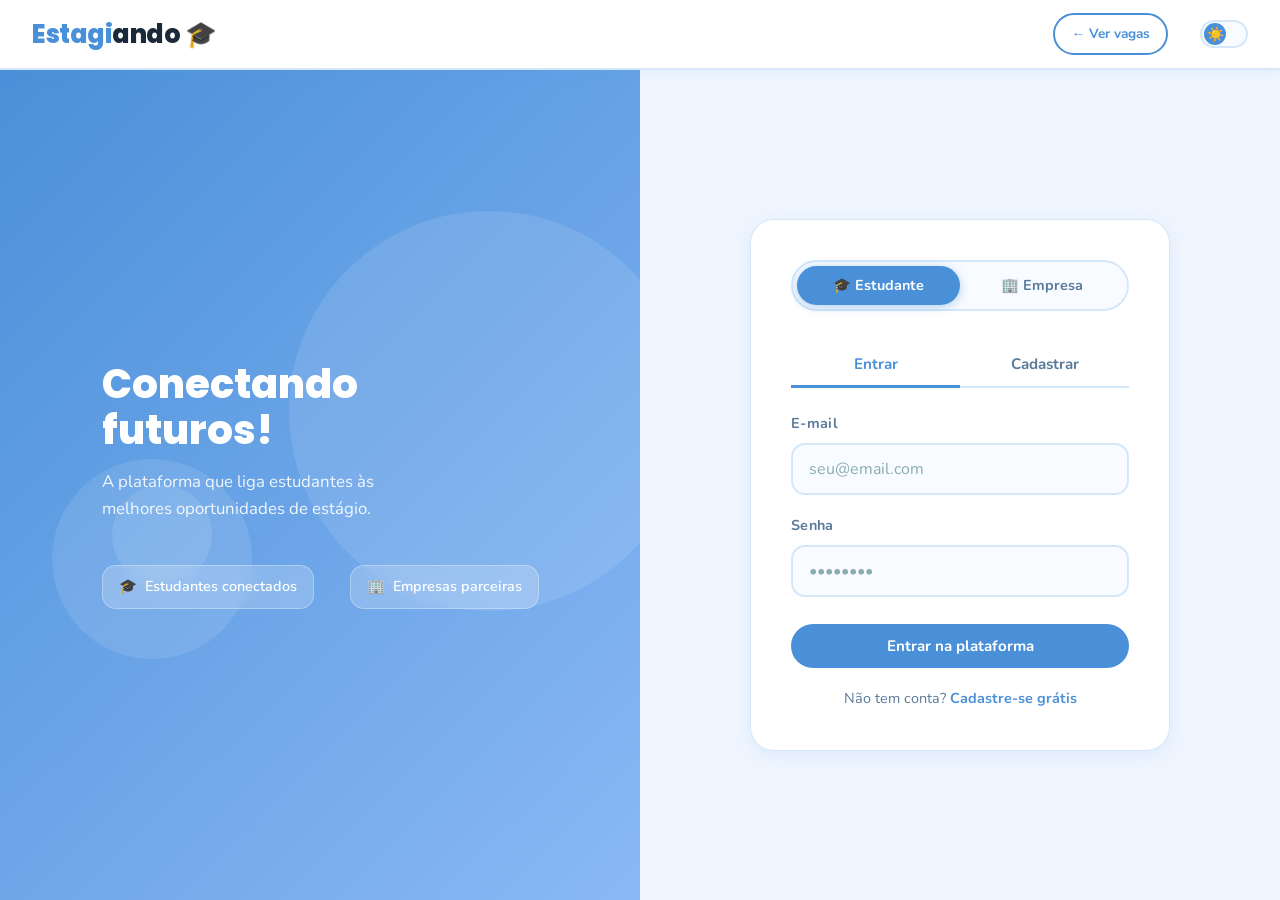
==== public/estagiando/pages/dashboard-estudante.html @ a0acad3d "Changes" ====
<!DOCTYPE html>
<!--
  ESTAGIANDO — Dashboard do Estudante (pages/dashboard-estudante.html)
  Descrição: Área do estudante logado. Exibe suas candidaturas e perfil.
-->
<html lang="pt-BR">
<head>
  <meta charset="UTF-8" />
  <meta name="viewport" content="width=device-width, initial-scale=1.0" />
  <title>Estagiando — Meu Perfil</title>
  <link rel="icon" href="data:image/svg+xml,<svg xmlns='http://www.w3.org/2000/svg' viewBox='0 0 100 100'><text y='.9em' font-size='90'>🎓</text></svg>" />
  <link rel="stylesheet" href="../css/style.css" />
  <link rel="stylesheet" href="../css/dashboard.css" />
</head>
<body>

  <nav class="navbar">
    <a href="../index.html" class="navbar-logo">Estagi<span>ando</span> 🎓</a>
    <div class="navbar-direita">
      <ul class="navbar-links">
        <li><a href="../index.html">← Ver vagas</a></li>
        <li><a href="#" onclick="encerrarSessao()" class="btn btn-secundario btn-sm">Sair</a></li>
      </ul>
      <button class="btn-tema" onclick="alternarTema()" title="Alternar modo escuro" aria-label="Alternar tema"></button>
    </div>
  </nav>

  <main class="dashboard-pagina container">

    <!-- CABEÇALHO DO PERFIL -->
    <div class="perfil-header card animar-entrada">
      <div class="perfil-avatar" id="perfil-avatar">?</div>
      <div class="perfil-info">
        <h1 class="perfil-nome" id="perfil-nome">Carregando...</h1>
        <p class="perfil-email" id="perfil-email"></p>
        <div class="perfil-tags">
          <span class="tag" id="perfil-area-tag">—</span>
          <span class="tag tag-tech">🎓 Estudante</span>
        </div>
      </div>
    </div>

    <!-- ESTATÍSTICAS -->
    <div class="dash-stats animar-entrada">
      <div class="dash-stat-card card">
        <span class="dash-stat-numero" id="stat-candidaturas">0</span>
        <span class="dash-stat-label">Candidaturas</span>
      </div>
      <div class="dash-stat-card card">
        <span class="dash-stat-numero" id="stat-vagas-disponiveis">0</span>
        <span class="dash-stat-label">Vagas disponíveis</span>
      </div>
      <div class="dash-stat-card card">
        <span class="dash-stat-numero">🔍</span>
        <span class="dash-stat-label">Status: Buscando</span>
      </div>
    </div>

    <!-- MINHAS CANDIDATURAS -->
    <div class="dash-secao animar-entrada">
      <h2 class="dash-secao-titulo">📋 Minhas candidaturas</h2>
      <div id="lista-candidaturas">
        <!-- Preenchido pelo JS -->
      </div>
    </div>

    <!-- VAGAS RECOMENDADAS (pela área de interesse) -->
    <div class="dash-secao animar-entrada">
      <h2 class="dash-secao-titulo">⭐ Vagas recomendadas para você</h2>
      <div class="vagas-grid" id="vagas-recomendadas">
        <!-- Preenchido pelo JS -->
      </div>
    </div>

  </main>

  <footer>
    <p>Feito com 💙 pela turma de ADS — <strong>Estagiando</strong> &copy; 2025</p>
  </footer>

  <script src="../js/main.js"></script>
  <script src="../js/dashboard-estudante.js"></script>
</body>
</html>
---- public/estagiando/css/style.css ----
/* ==========================================================
   ESTAGIANDO — Folha de Estilos Principal
   Arquivo: css/style.css
   Descrição: Define as variáveis de cor, tipografia, reset,
              componentes reutilizáveis e o modo escuro (dark mode).
   ========================================================== */

/* ----------------------------------------------------------
   1. IMPORTAÇÃO DE FONTES
   Usamos o Google Fonts para importar duas fontes:
   - "Nunito": moderna, arredondada e jovial (perfeita para estudantes)
   - "Poppins": clean e profissional para títulos
   ---------------------------------------------------------- */
@import url('https://fonts.googleapis.com/css2?family=Nunito:wght@400;500;600;700;800&family=Poppins:wght@600;700;800&display=swap');

/* ----------------------------------------------------------
   2. VARIÁVEIS CSS (Design Tokens)
   CSS Variables permitem mudar o tema inteiro trocando
   apenas estes valores. É a base do nosso dark mode!
   ---------------------------------------------------------- */
:root {
  /* — Paleta principal — */
  --cor-primaria:      #c4dafa;   /* Ciano/azul suave — cor da marca  */
  --cor-primaria-dark: #8ab8f5;   /* Versão mais escura da cor primária */
  --cor-acento:        #4a90d9;   /* Azul médio para botões e destaques  */
  --cor-acento-dark:   #2d6db5;   /* Azul escuro para hover de botões    */

  /* — Cores de fundo — */
  --fundo-pagina:      #f0f6ff;   /* Azul bem clarinho, não cansa a vista */
  --fundo-card:        #ffffff;   /* Branco para os cards                  */
  --fundo-navbar:      #ffffff;   /* Branco para a barra de navegação      */
  --fundo-input:       #f8fbff;   /* Fundo dos campos de formulário        */

  /* — Cores de texto — */
  --texto-principal:   #1a2a3a;   /* Quase preto, suave para leitura       */
  --texto-secundario:  #5a7a9a;   /* Cinza-azulado para subtítulos         */
  --texto-placeholder: #8aabb0;   /* Cor do placeholder dos inputs         */

  /* — Bordas e sombras — */
  --borda-cor:         #d4e8fa;   /* Bordas sutis em azul claro            */
  --sombra-card:       0 4px 20px rgba(74, 144, 217, 0.12);
  --sombra-hover:      0 8px 30px rgba(74, 144, 217, 0.25);

  /* — Tags de área — */
  --tag-tech:    #dbeeff;
  --tag-saude:   #d8f5e9;
  --tag-negocio: #fef3d8;
  --tag-design:  #fde8ff;
  --tag-outro:   #e8e8e8;

  /* — Tipografia — */
  --fonte-titulo: 'Poppins', sans-serif;
  --fonte-corpo:  'Nunito', sans-serif;

  /* — Bordas arredondadas — */
  --radius-sm:   8px;
  --radius-md:   14px;
  --radius-lg:   24px;
  --radius-full: 999px;

  /* — Transições — */
  --transicao: 0.3s ease;
}

/* ----------------------------------------------------------
   3. DARK MODE (Modo Escuro)
   Quando o body recebe a classe "dark-mode", todas as
   variáveis são sobrescritas com versões escuras.
   Isso é tudo que precisamos para mudar o tema inteiro!
   ---------------------------------------------------------- */
body.dark-mode {
  --cor-primaria:      #4a7ab5;
  --cor-primaria-dark: #2d5a8e;
  --cor-acento:        #6aaae8;
  --cor-acento-dark:   #8ab8f5;

  --fundo-pagina:      #0d1b2e;
  --fundo-card:        #152338;
  --fundo-navbar:      #0f1f33;
  --fundo-input:       #1a2d45;

  --texto-principal:   #e8f4ff;
  --texto-secundario:  #8ab8d8;
  --texto-placeholder: #4a7a9a;

  --borda-cor:         #2a4a6a;
  --sombra-card:       0 4px 20px rgba(0, 0, 0, 0.4);
  --sombra-hover:      0 8px 30px rgba(74, 144, 217, 0.3);

  --tag-tech:    #1a3a5a;
  --tag-saude:   #1a3a2a;
  --tag-negocio: #3a2a0a;
  --tag-design:  #3a1a4a;
  --tag-outro:   #2a2a2a;
}

/* ----------------------------------------------------------
   4. RESET E BASE
   Remove estilos padrão do navegador para termos
   controle total sobre a aparência.
   ---------------------------------------------------------- */
*, *::before, *::after {
  margin: 0;
  padding: 0;
  box-sizing: border-box; /* Tamanho inclui padding e borda */
}

html {
  scroll-behavior: smooth; /* Rolagem suave ao clicar em âncoras */
}

body {
  font-family: var(--fonte-corpo);
  background-color: var(--fundo-pagina);
  color: var(--texto-principal);
  transition: background-color var(--transicao), color var(--transicao);
  min-height: 100vh;
  line-height: 1.6;
}

a {
  text-decoration: none;
  color: inherit;
}

img {
  max-width: 100%;
  display: block;
}

/* ----------------------------------------------------------
   5. NAVBAR — Barra de Navegação
   ---------------------------------------------------------- */
.navbar-direita {
  display: flex;
  align-items: center;
  gap: 1rem;
}
   .navbar {
  background-color: var(--fundo-navbar);
  border-bottom: 2px solid var(--borda-cor);
  padding: 0 2rem;
  height: 70px;
  display: flex;
  align-items: center;
  justify-content: space-between;
  position: sticky;  /* Fica fixo no topo ao rolar a página */
  top: 0;
  z-index: 100;
  box-shadow: 0 2px 12px rgba(74, 144, 217, 0.1);
  transition: background-color var(--transicao), border-color var(--transicao);
}

.navbar-logo {
  font-family: var(--fonte-titulo);
  font-size: 1.6rem;
  font-weight: 800;
  color: var(--cor-acento);
  letter-spacing: -0.5px;
}

.navbar-logo span {
  color: var(--texto-principal);
}

.navbar-links {
  display: flex;
  align-items: center;
  gap: 1.5rem;
  list-style: none;
  margin-left: auto; /* joga tudo pra direita */
}

.navbar-links a {
  font-weight: 600;
  font-size: 0.95rem;
  color :white
  transition: color var(--transicao);
  padding: 0.4rem 0.8rem;
  border-radius: var(--radius-sm);
}

.navbar-links a:hover {
  color: var(--cor-acento);
  background-color: var(--cor-primaria);
}

/* Botão de alternar dark mode na navbar */
.btn-tema {
  background: var(--fundo-input);
  margin-left: 1rem;
  border: 2px solid var(--borda-cor);
  border-radius: var(--radius-full);
  width: 48px;
  height: 28px;
  cursor: pointer;
  position: relative;
  transition: all var(--transicao);
  display: flex;
  align-items: center;
  padding: 2px;
}

.btn-tema::after {
  content: '☀️';
  font-size: 14px;
  width: 22px;
  height: 22px;
  border-radius: 50%;
  background: var(--cor-acento);
  display: flex;
  align-items: center;
  justify-content: center;
  transition: transform var(--transicao);
}

body.dark-mode .btn-tema::after {
  content: '🌙';
  transform: translateX(20px);
}

/* ----------------------------------------------------------
   6. BOTÕES — Componente reutilizável
   ---------------------------------------------------------- */
.btn {
  display: inline-flex;
  align-items: center;
  justify-content: center;
  gap: 0.5rem;
  padding: 0.75rem 1.5rem;
  border-radius: var(--radius-full);
  font-family: var(--fonte-corpo);
  font-size: 0.95rem;
  font-weight: 700;
  cursor: pointer;
  border: none;
  transition: all var(--transicao);
  white-space: nowrap;
}

/* Botão principal (azul cheio) */
.btn-primario {
  background-color: var(--cor-acento);
  color: #ffffff;
}

.btn-primario:hover {
  background-color: var(--cor-acento-dark);
  transform: translateY(-2px);  /* Sobe levemente ao passar o mouse */
  box-shadow: var(--sombra-hover);
}

/* Botão secundário (contorno) */
.btn-secundario {
  background-color: transparent;
  color: var(--cor-acento);
  border: 2px solid var(--cor-acento);
}

.btn-secundario:hover {
  background-color: var(--cor-primaria);
  transform: translateY(-2px);
}

/* Botão pequeno */
.btn-sm {
  padding: 0.5rem 1rem;
  font-size: 0.85rem;
}

/* ----------------------------------------------------------
   7. CARDS — Componente reutilizável
   ---------------------------------------------------------- */
.card {
  background-color: var(--fundo-card);
  border: 1.5px solid var(--borda-cor);
  border-radius: var(--radius-lg);
  padding: 1.5rem;
  box-shadow: var(--sombra-card);
  transition: all var(--transicao);
}

.card:hover {
  transform: translateY(-4px);
  box-shadow: var(--sombra-hover);
  border-color: var(--cor-primaria-dark);
}

/* ----------------------------------------------------------
   8. INPUTS E FORMULÁRIOS — Componente reutilizável
   ---------------------------------------------------------- */
.form-grupo {
  display: flex;
  flex-direction: column;
  gap: 0.5rem;
  margin-bottom: 1.2rem;
}

.form-label {
  font-weight: 700;
  font-size: 0.9rem;
  color: var(--texto-secundario);
  letter-spacing: 0.3px;
}

.form-input,
.form-select {
  background-color: var(--fundo-input);
  border: 2px solid var(--borda-cor);
  border-radius: var(--radius-md);
  padding: 0.8rem 1rem;
  font-family: var(--fonte-corpo);
  font-size: 1rem;
  color: var(--texto-principal);
  transition: all var(--transicao);
  width: 100%;
  outline: none;
  appearance: none; /* Remove estilo padrão do select */
}

.form-input:focus,
.form-select:focus {
  border-color: var(--cor-acento);
  background-color: var(--fundo-card);
  box-shadow: 0 0 0 4px rgba(74, 144, 217, 0.15);
}

.form-input::placeholder {
  color: var(--texto-placeholder);
}

/* ----------------------------------------------------------
   9. TAGS / BADGES — Etiquetas coloridas por área
   ---------------------------------------------------------- */
.tag {
  display: inline-flex;
  align-items: center;
  padding: 0.3rem 0.8rem;
  border-radius: var(--radius-full);
  font-size: 0.78rem;
  font-weight: 700;
  letter-spacing: 0.3px;
}

.tag-tech    { background: var(--tag-tech);    color: #2060a0; }
.tag-saude   { background: var(--tag-saude);   color: #207050; }
.tag-negocio { background: var(--tag-negocio); color: #a07010; }
.tag-design  { background: var(--tag-design);  color: #902090; }
.tag-outro   { background: var(--tag-outro);   color: #505050; }

body.dark-mode .tag-tech    { color: #8ab8f5; }
body.dark-mode .tag-saude   { color: #60d0a0; }
body.dark-mode .tag-negocio { color: #f0c060; }
body.dark-mode .tag-design  { color: #d080f0; }
body.dark-mode .tag-outro   { color: #a0a0a0; }

/* ----------------------------------------------------------
   10. UTILITÁRIOS — Classes auxiliares
   ---------------------------------------------------------- */
.container {
  max-width: 1200px;
  margin: 0 auto;
  padding: 0 1.5rem;
}

.texto-centro { text-align: center; }
.flex-centro  { display: flex; align-items: center; justify-content: center; }
.gap-1        { gap: 0.5rem; }
.gap-2        { gap: 1rem; }
.mt-1         { margin-top: 0.5rem; }
.mt-2         { margin-top: 1rem; }
.mt-3         { margin-top: 1.5rem; }
.mb-2         { margin-bottom: 1rem; }

/* Divisor */
.divisor {
  height: 1px;
  background: var(--borda-cor);
  margin: 1.5rem 0;
}

/* Alerta / mensagem de feedback */
.alerta {
  padding: 0.9rem 1.2rem;
  border-radius: var(--radius-md);
  font-weight: 600;
  font-size: 0.9rem;
  margin-bottom: 1rem;
  display: none; /* Escondido por padrão, JS mostra quando necessário */
}

.alerta-sucesso {
  background: #d8f5e9;
  color: #1a6040;
  border-left: 4px solid #34c77a;
}

.alerta-erro {
  background: #fde8e8;
  color: #a02020;
  border-left: 4px solid #e74c3c;
}

body.dark-mode .alerta-sucesso { background: #1a3a2a; color: #60d0a0; }
body.dark-mode .alerta-erro    { background: #3a1a1a; color: #f08080; }

/* ----------------------------------------------------------
   11. RODAPÉ
   ---------------------------------------------------------- */
footer {
  background-color: var(--fundo-navbar);
  border-top: 2px solid var(--borda-cor);
  padding: 2rem;
  text-align: center;
  color: var(--texto-secundario);
  font-size: 0.9rem;
  margin-top: 4rem;
  transition: background-color var(--transicao);
}

footer strong {
  color: var(--cor-acento);
}

/* ----------------------------------------------------------
   12. ANIMAÇÕES
   ---------------------------------------------------------- */
/* Fade in: elemento aparece suavemente */
@keyframes fadeIn {
  from { opacity: 0; transform: translateY(16px); }
  to   { opacity: 1; transform: translateY(0); }
}

.animar-entrada {
  animation: fadeIn 0.5s ease forwards;
}

/* Pulso suave para elementos de destaque */
@keyframes pulso {
  0%, 100% { transform: scale(1); }
  50%       { transform: scale(1.04); }
}

/* ----------------------------------------------------------
   13. RESPONSIVIDADE — Telas menores
   ---------------------------------------------------------- */
@media (max-width: 768px) {
  .navbar-links {
    display: none; /* Em mobile escondemos os links (simplificado) */
  }

  .navbar {
    padding: 0 1rem;
  }

  .container {
    padding: 0 1rem;
  }
}
---- public/estagiando/css/dashboard.css ----
/* ==========================================================
   ESTAGIANDO — Estilos dos Dashboards
   Arquivo: css/dashboard.css
   Descrição: Estilos compartilhados para os dashboards
              do Estudante e da Empresa.
   ========================================================== */

/* Layout da página */
.dashboard-pagina {
  padding-top: 2rem;
  padding-bottom: 4rem;
}

/* ----------------------------------------------------------
   CABEÇALHO DO PERFIL
   ---------------------------------------------------------- */
.perfil-header {
  display: flex;
  align-items: center;
  gap: 1.5rem;
  margin-bottom: 2rem;
  padding: 2rem;
}

.perfil-avatar {
  width: 80px;
  height: 80px;
  background: linear-gradient(135deg, var(--cor-primaria), var(--cor-acento));
  border-radius: 50%;
  display: flex;
  align-items: center;
  justify-content: center;
  font-family: var(--fonte-titulo);
  font-size: 2rem;
  font-weight: 800;
  color: white;
  flex-shrink: 0;
}

.empresa-avatar {
  font-size: 2.5rem;
  background: linear-gradient(135deg, var(--cor-primaria-dark), var(--cor-acento-dark));
}

.perfil-nome {
  font-family: var(--fonte-titulo);
  font-size: 1.6rem;
  font-weight: 800;
  margin-bottom: 0.2rem;
}

.perfil-email {
  color: var(--texto-secundario);
  font-size: 0.95rem;
  margin-bottom: 0.8rem;
}

.perfil-tags {
  display: flex;
  gap: 0.6rem;
  flex-wrap: wrap;
}

/* ----------------------------------------------------------
   ESTATÍSTICAS
   ---------------------------------------------------------- */
.dash-stats {
  display: grid;
  grid-template-columns: repeat(3, 1fr);
  gap: 1rem;
  margin-bottom: 2.5rem;
}

.dash-stat-card {
  text-align: center;
  padding: 1.5rem 1rem;
}

.dash-stat-numero {
  display: block;
  font-family: var(--fonte-titulo);
  font-size: 2.2rem;
  font-weight: 800;
  color: var(--cor-acento);
  margin-bottom: 0.4rem;
}

.dash-stat-label {
  font-size: 0.85rem;
  font-weight: 600;
  color: var(--texto-secundario);
  text-transform: uppercase;
  letter-spacing: 0.5px;
}

/* ----------------------------------------------------------
   SEÇÕES DO DASHBOARD
   ---------------------------------------------------------- */
.dash-secao {
  margin-bottom: 2.5rem;
}

.dash-secao-titulo {
  font-family: var(--fonte-titulo);
  font-size: 1.3rem;
  font-weight: 700;
  margin-bottom: 1.2rem;
  color: var(--texto-principal);
}

/* ----------------------------------------------------------
   CARD DE CANDIDATURA (dashboard do estudante)
   ---------------------------------------------------------- */
.candidatura-card {
  display: flex;
  align-items: center;
  justify-content: space-between;
  gap: 1rem;
  padding: 1.2rem 1.5rem;
  margin-bottom: 0.8rem;
}

.cand-info {
  flex: 1;
}

.cand-titulo {
  font-weight: 700;
  font-size: 1rem;
  margin-bottom: 0.2rem;
}

.cand-empresa {
  font-size: 0.85rem;
  color: var(--texto-secundario);
}

.cand-data {
  font-size: 0.8rem;
  color: var(--texto-secundario);
  white-space: nowrap;
}

/* ----------------------------------------------------------
   CARD DE VAGA DA EMPRESA (dashboard empresa)
   ---------------------------------------------------------- */
.empresa-vaga-card {
  margin-bottom: 1.2rem;
  padding: 1.5rem;
}

.empresa-vaga-header {
  display: flex;
  align-items: flex-start;
  justify-content: space-between;
  margin-bottom: 1rem;
}

.empresa-vaga-titulo {
  font-family: var(--fonte-titulo);
  font-size: 1.05rem;
  font-weight: 700;
  margin-bottom: 0.3rem;
}

.empresa-vaga-meta {
  font-size: 0.85rem;
  color: var(--texto-secundario);
}

.empresa-candidatos {
  background: var(--fundo-input);
  border-radius: var(--radius-md);
  padding: 1rem;
}

.empresa-candidatos h4 {
  font-weight: 700;
  font-size: 0.9rem;
  margin-bottom: 0.8rem;
  color: var(--texto-secundario);
}

.candidato-empresa-item {
  display: flex;
  align-items: center;
  gap: 0.8rem;
  padding: 0.7rem 0;
  border-bottom: 1px solid var(--borda-cor);
}

.candidato-empresa-item:last-child {
  border-bottom: none;
}

.cand-nome {
  font-weight: 600;
  font-size: 0.9rem;
}

.cand-msg {
  font-size: 0.8rem;
  color: var(--texto-secundario);
  margin-top: 0.1rem;
  font-style: italic;
}

/* ----------------------------------------------------------
   FORMULÁRIO DE NOVA VAGA
   ---------------------------------------------------------- */
.form-nova-vaga {
  padding: 2rem;
}

/* Grid de 2 colunas para os campos do formulário */
.form-grid-2 {
  display: grid;
  grid-template-columns: 1fr 1fr;
  gap: 0 1.5rem;
}

@media (max-width: 640px) {
  .form-grid-2   { grid-template-columns: 1fr; }
  .dash-stats    { grid-template-columns: 1fr; }
  .perfil-header { flex-direction: column; text-align: center; }
}

/* ----------------------------------------------------------
   ESTADO VAZIO
   ---------------------------------------------------------- */
.dash-vazio {
  text-align: center;
  padding: 3rem;
  color: var(--texto-secundario);
  background: var(--fundo-card);
  border: 2px dashed var(--borda-cor);
  border-radius: var(--radius-lg);
}

.dash-vazio span {
  font-size: 2.5rem;
  display: block;
  margin-bottom: 0.8rem;
}

/* Grade de vagas recomendadas */
.vagas-grid {
  display: grid;
  grid-template-columns: repeat(auto-fill, minmax(280px, 1fr));
  gap: 1.2rem;
}
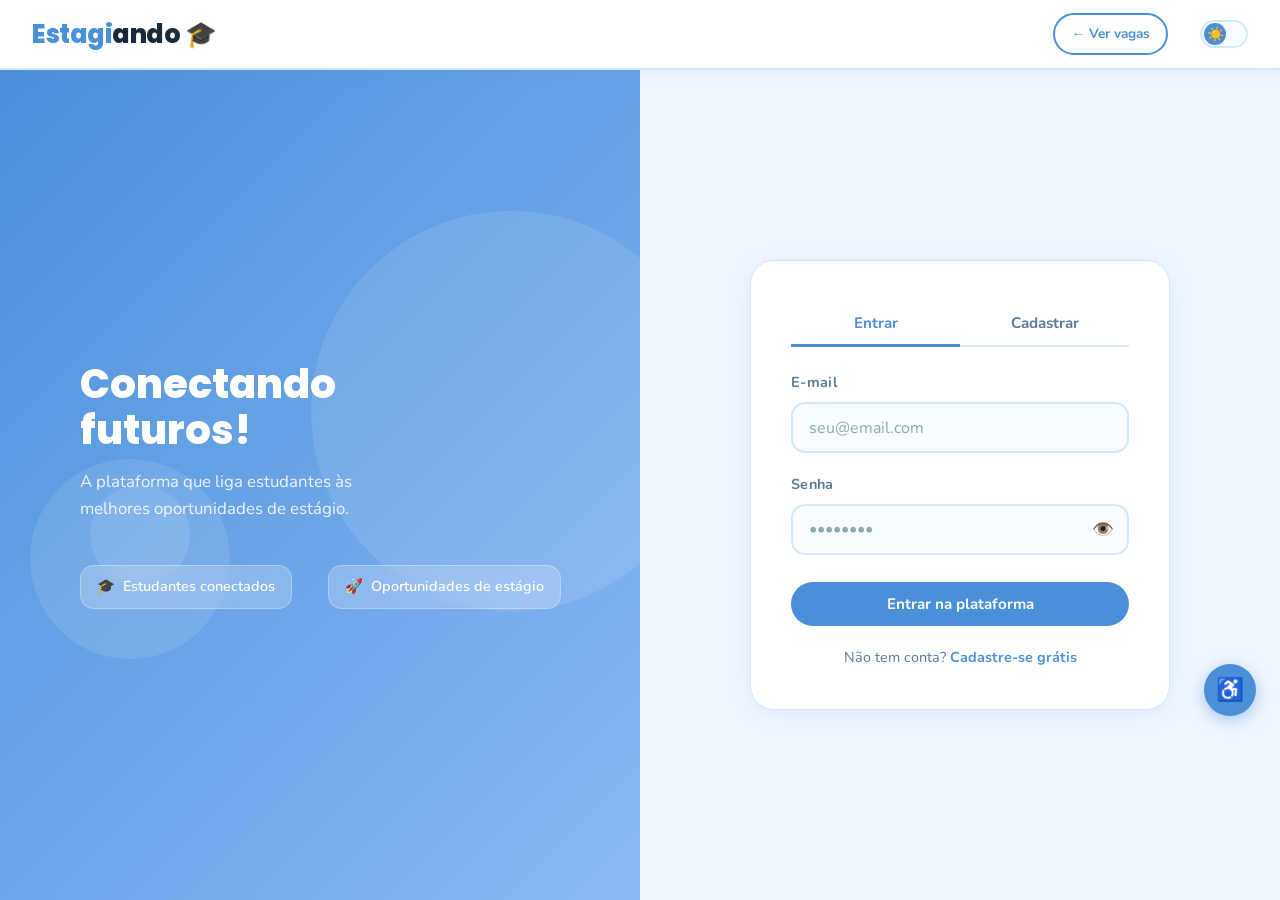
==== commit b86e6e71: "Changes" ====
--- a/public/estagiando/pages/dashboard-estudante.html
+++ b/public/estagiando/pages/dashboard-estudante.html
@@ -1,8 +1,5 @@
 <!DOCTYPE html>
-<!--
-  ESTAGIANDO — Dashboard do Estudante (pages/dashboard-estudante.html)
-  Descrição: Área do estudante logado. Exibe suas candidaturas e perfil.
--->
+
 <html lang="pt-BR">
 <head>
   <meta charset="UTF-8" />
@@ -27,7 +24,6 @@
 
   <main class="dashboard-pagina container">
 
-    <!-- CABEÇALHO DO PERFIL -->
     <div class="perfil-header card animar-entrada">
       <div class="perfil-avatar" id="perfil-avatar">?</div>
       <div class="perfil-info">
@@ -40,7 +36,6 @@
       </div>
     </div>
 
-    <!-- ESTATÍSTICAS -->
     <div class="dash-stats animar-entrada">
       <div class="dash-stat-card card">
         <span class="dash-stat-numero" id="stat-candidaturas">0</span>
@@ -56,19 +51,17 @@
       </div>
     </div>
 
-    <!-- MINHAS CANDIDATURAS -->
     <div class="dash-secao animar-entrada">
       <h2 class="dash-secao-titulo">📋 Minhas candidaturas</h2>
       <div id="lista-candidaturas">
-        <!-- Preenchido pelo JS -->
+        
       </div>
     </div>
 
-    <!-- VAGAS RECOMENDADAS (pela área de interesse) -->
     <div class="dash-secao animar-entrada">
       <h2 class="dash-secao-titulo">⭐ Vagas recomendadas para você</h2>
       <div class="vagas-grid" id="vagas-recomendadas">
-        <!-- Preenchido pelo JS -->
+        
       </div>
     </div>
 
--- a/public/estagiando/css/style.css
+++ b/public/estagiando/css/style.css
@@ -1,73 +1,29 @@
-/* ==========================================================
-   ESTAGIANDO — Folha de Estilos Principal
-   Arquivo: css/style.css
-   Descrição: Define as variáveis de cor, tipografia, reset,
-              componentes reutilizáveis e o modo escuro (dark mode).
-   ========================================================== */
-
-/* ----------------------------------------------------------
-   1. IMPORTAÇÃO DE FONTES
-   Usamos o Google Fonts para importar duas fontes:
-   - "Nunito": moderna, arredondada e jovial (perfeita para estudantes)
-   - "Poppins": clean e profissional para títulos
-   ---------------------------------------------------------- */
 @import url('https://fonts.googleapis.com/css2?family=Nunito:wght@400;500;600;700;800&family=Poppins:wght@600;700;800&display=swap');
 
-/* ----------------------------------------------------------
-   2. VARIÁVEIS CSS (Design Tokens)
-   CSS Variables permitem mudar o tema inteiro trocando
-   apenas estes valores. É a base do nosso dark mode!
-   ---------------------------------------------------------- */
 :root {
-  /* — Paleta principal — */
-  --cor-primaria:      #c4dafa;   /* Ciano/azul suave — cor da marca  */
-  --cor-primaria-dark: #8ab8f5;   /* Versão mais escura da cor primária */
-  --cor-acento:        #4a90d9;   /* Azul médio para botões e destaques  */
-  --cor-acento-dark:   #2d6db5;   /* Azul escuro para hover de botões    */
-
-  /* — Cores de fundo — */
-  --fundo-pagina:      #f0f6ff;   /* Azul bem clarinho, não cansa a vista */
-  --fundo-card:        #ffffff;   /* Branco para os cards                  */
-  --fundo-navbar:      #ffffff;   /* Branco para a barra de navegação      */
-  --fundo-input:       #f8fbff;   /* Fundo dos campos de formulário        */
-
-  /* — Cores de texto — */
-  --texto-principal:   #1a2a3a;   /* Quase preto, suave para leitura       */
-  --texto-secundario:  #5a7a9a;   /* Cinza-azulado para subtítulos         */
-  --texto-placeholder: #8aabb0;   /* Cor do placeholder dos inputs         */
-
-  /* — Bordas e sombras — */
-  --borda-cor:         #d4e8fa;   /* Bordas sutis em azul claro            */
-  --sombra-card:       0 4px 20px rgba(74, 144, 217, 0.12);
+    --cor-primaria:      #c4dafa;     --cor-primaria-dark: #8ab8f5;     --cor-acento:        #4a90d9;     --cor-acento-dark:   #2d6db5;   
+    --fundo-pagina:      #f0f6ff;     --fundo-card:        #ffffff;     --fundo-navbar:      #ffffff;     --fundo-input:       #f8fbff;   
+    --texto-principal:   #1a2a3a;     --texto-secundario:  #5a7a9a;     --texto-placeholder: #8aabb0;   
+    --borda-cor:         #d4e8fa;     --sombra-card:       0 4px 20px rgba(74, 144, 217, 0.12);
   --sombra-hover:      0 8px 30px rgba(74, 144, 217, 0.25);
 
-  /* — Tags de área — */
-  --tag-tech:    #dbeeff;
+    --tag-tech:    #dbeeff;
   --tag-saude:   #d8f5e9;
   --tag-negocio: #fef3d8;
   --tag-design:  #fde8ff;
   --tag-outro:   #e8e8e8;
 
-  /* — Tipografia — */
-  --fonte-titulo: 'Poppins', sans-serif;
+    --fonte-titulo: 'Poppins', sans-serif;
   --fonte-corpo:  'Nunito', sans-serif;
 
-  /* — Bordas arredondadas — */
-  --radius-sm:   8px;
+    --radius-sm:   8px;
   --radius-md:   14px;
   --radius-lg:   24px;
   --radius-full: 999px;
 
-  /* — Transições — */
-  --transicao: 0.3s ease;
-}
-
-/* ----------------------------------------------------------
-   3. DARK MODE (Modo Escuro)
-   Quando o body recebe a classe "dark-mode", todas as
-   variáveis são sobrescritas com versões escuras.
-   Isso é tudo que precisamos para mudar o tema inteiro!
-   ---------------------------------------------------------- */
+    --transicao: 0.3s ease;
+}
+
 body.dark-mode {
   --cor-primaria:      #4a7ab5;
   --cor-primaria-dark: #2d5a8e;
@@ -94,20 +50,13 @@
   --tag-outro:   #2a2a2a;
 }
 
-/* ----------------------------------------------------------
-   4. RESET E BASE
-   Remove estilos padrão do navegador para termos
-   controle total sobre a aparência.
-   ---------------------------------------------------------- */
 *, *::before, *::after {
   margin: 0;
   padding: 0;
-  box-sizing: border-box; /* Tamanho inclui padding e borda */
-}
+  box-sizing: border-box; }
 
 html {
-  scroll-behavior: smooth; /* Rolagem suave ao clicar em âncoras */
-}
+  scroll-behavior: smooth; }
 
 body {
   font-family: var(--fonte-corpo);
@@ -128,9 +77,6 @@
   display: block;
 }
 
-/* ----------------------------------------------------------
-   5. NAVBAR — Barra de Navegação
-   ---------------------------------------------------------- */
 .navbar-direita {
   display: flex;
   align-items: center;
@@ -144,8 +90,7 @@
   display: flex;
   align-items: center;
   justify-content: space-between;
-  position: sticky;  /* Fica fixo no topo ao rolar a página */
-  top: 0;
+  position: sticky;    top: 0;
   z-index: 100;
   box-shadow: 0 2px 12px rgba(74, 144, 217, 0.1);
   transition: background-color var(--transicao), border-color var(--transicao);
@@ -168,8 +113,7 @@
   align-items: center;
   gap: 1.5rem;
   list-style: none;
-  margin-left: auto; /* joga tudo pra direita */
-}
+  margin-left: auto; }
 
 .navbar-links a {
   font-weight: 600;
@@ -185,7 +129,6 @@
   background-color: var(--cor-primaria);
 }
 
-/* Botão de alternar dark mode na navbar */
 .btn-tema {
   background: var(--fundo-input);
   margin-left: 1rem;
@@ -219,9 +162,6 @@
   transform: translateX(20px);
 }
 
-/* ----------------------------------------------------------
-   6. BOTÕES — Componente reutilizável
-   ---------------------------------------------------------- */
 .btn {
   display: inline-flex;
   align-items: center;
@@ -238,7 +178,6 @@
   white-space: nowrap;
 }
 
-/* Botão principal (azul cheio) */
 .btn-primario {
   background-color: var(--cor-acento);
   color: #ffffff;
@@ -246,11 +185,9 @@
 
 .btn-primario:hover {
   background-color: var(--cor-acento-dark);
-  transform: translateY(-2px);  /* Sobe levemente ao passar o mouse */
-  box-shadow: var(--sombra-hover);
-}
-
-/* Botão secundário (contorno) */
+  transform: translateY(-2px);    box-shadow: var(--sombra-hover);
+}
+
 .btn-secundario {
   background-color: transparent;
   color: var(--cor-acento);
@@ -262,15 +199,11 @@
   transform: translateY(-2px);
 }
 
-/* Botão pequeno */
 .btn-sm {
   padding: 0.5rem 1rem;
   font-size: 0.85rem;
 }
 
-/* ----------------------------------------------------------
-   7. CARDS — Componente reutilizável
-   ---------------------------------------------------------- */
 .card {
   background-color: var(--fundo-card);
   border: 1.5px solid var(--borda-cor);
@@ -286,9 +219,6 @@
   border-color: var(--cor-primaria-dark);
 }
 
-/* ----------------------------------------------------------
-   8. INPUTS E FORMULÁRIOS — Componente reutilizável
-   ---------------------------------------------------------- */
 .form-grupo {
   display: flex;
   flex-direction: column;
@@ -315,8 +245,7 @@
   transition: all var(--transicao);
   width: 100%;
   outline: none;
-  appearance: none; /* Remove estilo padrão do select */
-}
+  appearance: none; }
 
 .form-input:focus,
 .form-select:focus {
@@ -329,9 +258,6 @@
   color: var(--texto-placeholder);
 }
 
-/* ----------------------------------------------------------
-   9. TAGS / BADGES — Etiquetas coloridas por área
-   ---------------------------------------------------------- */
 .tag {
   display: inline-flex;
   align-items: center;
@@ -354,9 +280,6 @@
 body.dark-mode .tag-design  { color: #d080f0; }
 body.dark-mode .tag-outro   { color: #a0a0a0; }
 
-/* ----------------------------------------------------------
-   10. UTILITÁRIOS — Classes auxiliares
-   ---------------------------------------------------------- */
 .container {
   max-width: 1200px;
   margin: 0 auto;
@@ -372,22 +295,19 @@
 .mt-3         { margin-top: 1.5rem; }
 .mb-2         { margin-bottom: 1rem; }
 
-/* Divisor */
 .divisor {
   height: 1px;
   background: var(--borda-cor);
   margin: 1.5rem 0;
 }
 
-/* Alerta / mensagem de feedback */
 .alerta {
   padding: 0.9rem 1.2rem;
   border-radius: var(--radius-md);
   font-weight: 600;
   font-size: 0.9rem;
   margin-bottom: 1rem;
-  display: none; /* Escondido por padrão, JS mostra quando necessário */
-}
+  display: none; }
 
 .alerta-sucesso {
   background: #d8f5e9;
@@ -404,9 +324,6 @@
 body.dark-mode .alerta-sucesso { background: #1a3a2a; color: #60d0a0; }
 body.dark-mode .alerta-erro    { background: #3a1a1a; color: #f08080; }
 
-/* ----------------------------------------------------------
-   11. RODAPÉ
-   ---------------------------------------------------------- */
 footer {
   background-color: var(--fundo-navbar);
   border-top: 2px solid var(--borda-cor);
@@ -422,10 +339,6 @@
   color: var(--cor-acento);
 }
 
-/* ----------------------------------------------------------
-   12. ANIMAÇÕES
-   ---------------------------------------------------------- */
-/* Fade in: elemento aparece suavemente */
 @keyframes fadeIn {
   from { opacity: 0; transform: translateY(16px); }
   to   { opacity: 1; transform: translateY(0); }
@@ -435,19 +348,14 @@
   animation: fadeIn 0.5s ease forwards;
 }
 
-/* Pulso suave para elementos de destaque */
 @keyframes pulso {
   0%, 100% { transform: scale(1); }
   50%       { transform: scale(1.04); }
 }
 
-/* ----------------------------------------------------------
-   13. RESPONSIVIDADE — Telas menores
-   ---------------------------------------------------------- */
 @media (max-width: 768px) {
   .navbar-links {
-    display: none; /* Em mobile escondemos os links (simplificado) */
-  }
+    display: none;   }
 
   .navbar {
     padding: 0 1rem;
--- a/public/estagiando/css/dashboard.css
+++ b/public/estagiando/css/dashboard.css
@@ -1,19 +1,8 @@
-/* ==========================================================
-   ESTAGIANDO — Estilos dos Dashboards
-   Arquivo: css/dashboard.css
-   Descrição: Estilos compartilhados para os dashboards
-              do Estudante e da Empresa.
-   ========================================================== */
-
-/* Layout da página */
 .dashboard-pagina {
   padding-top: 2rem;
   padding-bottom: 4rem;
 }
 
-/* ----------------------------------------------------------
-   CABEÇALHO DO PERFIL
-   ---------------------------------------------------------- */
 .perfil-header {
   display: flex;
   align-items: center;
@@ -61,9 +50,6 @@
   flex-wrap: wrap;
 }
 
-/* ----------------------------------------------------------
-   ESTATÍSTICAS
-   ---------------------------------------------------------- */
 .dash-stats {
   display: grid;
   grid-template-columns: repeat(3, 1fr);
@@ -93,9 +79,6 @@
   letter-spacing: 0.5px;
 }
 
-/* ----------------------------------------------------------
-   SEÇÕES DO DASHBOARD
-   ---------------------------------------------------------- */
 .dash-secao {
   margin-bottom: 2.5rem;
 }
@@ -108,9 +91,6 @@
   color: var(--texto-principal);
 }
 
-/* ----------------------------------------------------------
-   CARD DE CANDIDATURA (dashboard do estudante)
-   ---------------------------------------------------------- */
 .candidatura-card {
   display: flex;
   align-items: center;
@@ -141,9 +121,6 @@
   white-space: nowrap;
 }
 
-/* ----------------------------------------------------------
-   CARD DE VAGA DA EMPRESA (dashboard empresa)
-   ---------------------------------------------------------- */
 .empresa-vaga-card {
   margin-bottom: 1.2rem;
   padding: 1.5rem;
@@ -205,14 +182,10 @@
   font-style: italic;
 }
 
-/* ----------------------------------------------------------
-   FORMULÁRIO DE NOVA VAGA
-   ---------------------------------------------------------- */
 .form-nova-vaga {
   padding: 2rem;
 }
 
-/* Grid de 2 colunas para os campos do formulário */
 .form-grid-2 {
   display: grid;
   grid-template-columns: 1fr 1fr;
@@ -225,9 +198,6 @@
   .perfil-header { flex-direction: column; text-align: center; }
 }
 
-/* ----------------------------------------------------------
-   ESTADO VAZIO
-   ---------------------------------------------------------- */
 .dash-vazio {
   text-align: center;
   padding: 3rem;
@@ -243,7 +213,6 @@
   margin-bottom: 0.8rem;
 }
 
-/* Grade de vagas recomendadas */
 .vagas-grid {
   display: grid;
   grid-template-columns: repeat(auto-fill, minmax(280px, 1fr));
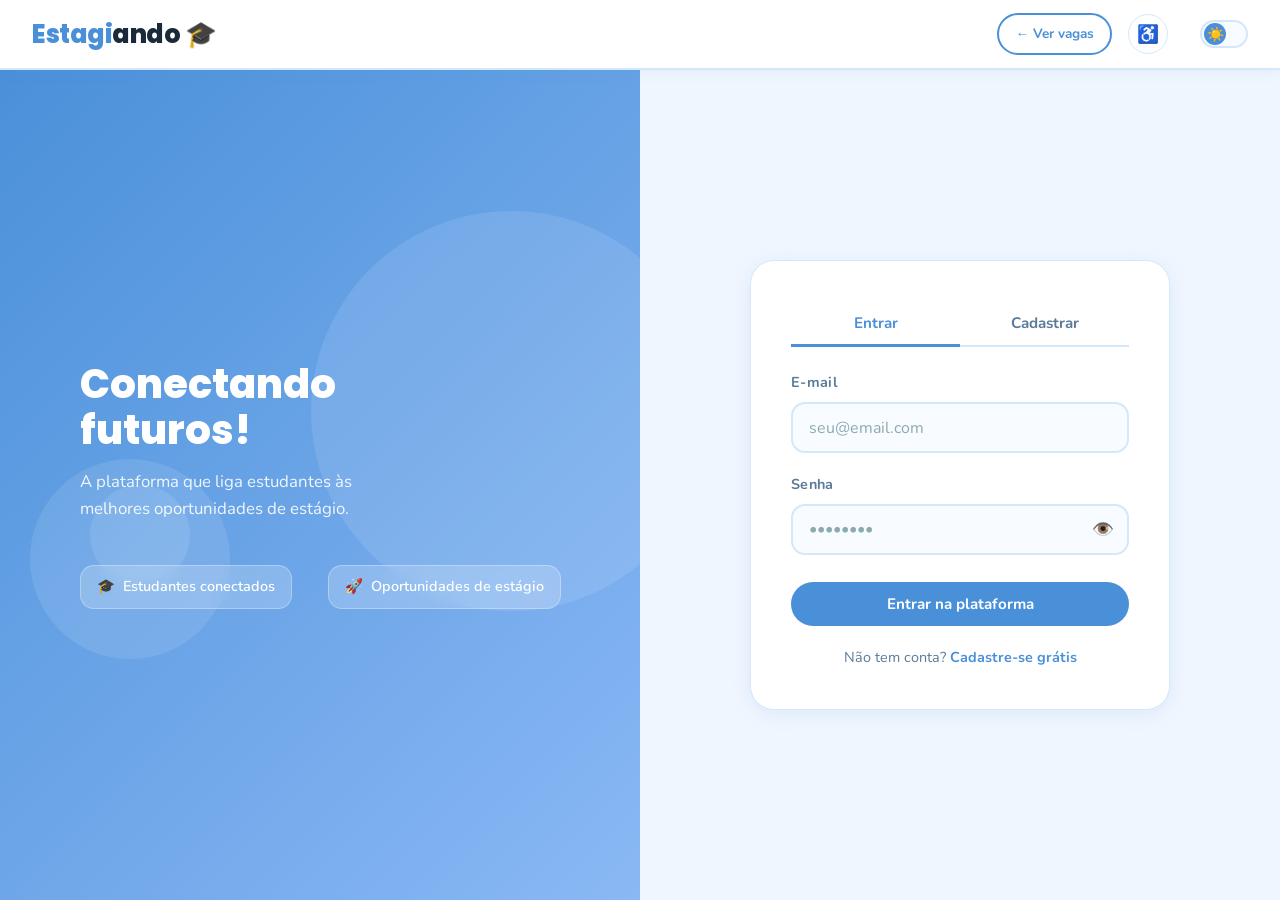
==== commit bcd9b650: "Changes" ====
--- a/public/estagiando/pages/dashboard-estudante.html
+++ b/public/estagiando/pages/dashboard-estudante.html
@@ -18,6 +18,21 @@
         <li><a href="../index.html">← Ver vagas</a></li>
         <li><a href="#" onclick="encerrarSessao()" class="btn btn-secundario btn-sm">Sair</a></li>
       </ul>
+      <div class="acess-widget" id="acess-widget">
+        <button class="acess-btn-principal" id="acess-toggle" onclick="toggleAcessWidget()" aria-label="Opções de acessibilidade" title="Acessibilidade">♿</button>
+        <div class="acess-painel" id="acess-painel" aria-hidden="true">
+          <div class="acess-painel-titulo">Acessibilidade</div>
+          <div class="acess-opcao">
+            <span class="acess-opcao-label">Tamanho da fonte</span>
+            <div class="acess-font-controles">
+              <button class="acess-font-btn" onclick="alterarFonte(-1)" aria-label="Diminuir fonte" title="Diminuir fonte">A−</button>
+              <span class="acess-font-valor" id="acess-font-valor">100%</span>
+              <button class="acess-font-btn" onclick="alterarFonte(1)" aria-label="Aumentar fonte" title="Aumentar fonte">A+</button>
+            </div>
+          </div>
+          <button class="acess-reset" onclick="resetarAcessibilidade()">↺ Resetar</button>
+        </div>
+      </div>
       <button class="btn-tema" onclick="alternarTema()" title="Alternar modo escuro" aria-label="Alternar tema"></button>
     </div>
   </nav>
@@ -38,23 +53,12 @@
 
     <div class="dash-stats animar-entrada">
       <div class="dash-stat-card card">
-        <span class="dash-stat-numero" id="stat-candidaturas">0</span>
-        <span class="dash-stat-label">Candidaturas</span>
-      </div>
-      <div class="dash-stat-card card">
         <span class="dash-stat-numero" id="stat-vagas-disponiveis">0</span>
         <span class="dash-stat-label">Vagas disponíveis</span>
       </div>
       <div class="dash-stat-card card">
         <span class="dash-stat-numero">🔍</span>
         <span class="dash-stat-label">Status: Buscando</span>
-      </div>
-    </div>
-
-    <div class="dash-secao animar-entrada">
-      <h2 class="dash-secao-titulo">📋 Minhas candidaturas</h2>
-      <div id="lista-candidaturas">
-        
       </div>
     </div>
 
--- a/public/estagiando/css/style.css
+++ b/public/estagiando/css/style.css
@@ -365,3 +365,133 @@
     padding: 0 1rem;
   }
 }
+
+.acess-widget {
+  position: relative;
+  display: inline-flex;
+  align-items: center;
+}
+
+.acess-btn-principal {
+  width: 40px;
+  height: 40px;
+  border-radius: 50%;
+  border: 1.5px solid var(--borda-cor);
+  background: var(--fundo-card);
+  color: var(--texto-principal);
+  font-size: 1.1rem;
+  cursor: pointer;
+  transition: all var(--transicao);
+  display: flex;
+  align-items: center;
+  justify-content: center;
+}
+
+.acess-btn-principal:hover,
+.acess-btn-principal.ativo {
+  background: var(--cor-acento);
+  color: white;
+  border-color: var(--cor-acento);
+}
+
+.acess-painel {
+  position: absolute;
+  top: calc(100% + 0.6rem);
+  right: 0;
+  background: var(--fundo-card);
+  border: 1.5px solid var(--borda-cor);
+  border-radius: var(--radius-lg);
+  padding: 1rem 1.2rem;
+  box-shadow: var(--sombra-hover);
+  min-width: 220px;
+  z-index: 600;
+  opacity: 0;
+  transform: translateY(-6px) scale(0.96);
+  pointer-events: none;
+  transition: opacity 0.2s ease, transform 0.2s ease;
+}
+
+.acess-painel.ativo {
+  opacity: 1;
+  transform: translateY(0) scale(1);
+  pointer-events: all;
+}
+
+.acess-painel-titulo {
+  font-family: var(--fonte-titulo);
+  font-size: 0.85rem;
+  font-weight: 700;
+  color: var(--texto-secundario);
+  text-transform: uppercase;
+  letter-spacing: 0.5px;
+  margin-bottom: 0.9rem;
+}
+
+.acess-opcao {
+  display: flex;
+  align-items: center;
+  justify-content: space-between;
+  gap: 0.8rem;
+  margin-bottom: 0.9rem;
+}
+
+.acess-opcao-label {
+  font-size: 0.88rem;
+  font-weight: 600;
+  color: var(--texto-principal);
+}
+
+.acess-font-controles {
+  display: flex;
+  align-items: center;
+  gap: 0.4rem;
+}
+
+.acess-font-btn {
+  width: 32px;
+  height: 32px;
+  border-radius: var(--radius-sm);
+  border: 1.5px solid var(--borda-cor);
+  background: var(--fundo-input);
+  color: var(--texto-principal);
+  font-weight: 800;
+  font-size: 0.8rem;
+  cursor: pointer;
+  transition: all var(--transicao);
+  display: flex;
+  align-items: center;
+  justify-content: center;
+}
+
+.acess-font-btn:hover {
+  background: var(--cor-acento);
+  color: white;
+  border-color: var(--cor-acento);
+}
+
+.acess-font-valor {
+  font-size: 0.82rem;
+  font-weight: 700;
+  color: var(--cor-acento);
+  min-width: 38px;
+  text-align: center;
+}
+
+.acess-reset {
+  width: 100%;
+  padding: 0.45rem;
+  border-radius: var(--radius-md);
+  border: 1.5px solid var(--borda-cor);
+  background: transparent;
+  color: var(--texto-secundario);
+  font-family: var(--fonte-corpo);
+  font-size: 0.82rem;
+  font-weight: 700;
+  cursor: pointer;
+  transition: all var(--transicao);
+}
+
+.acess-reset:hover {
+  background: var(--fundo-input);
+  color: var(--texto-principal);
+}
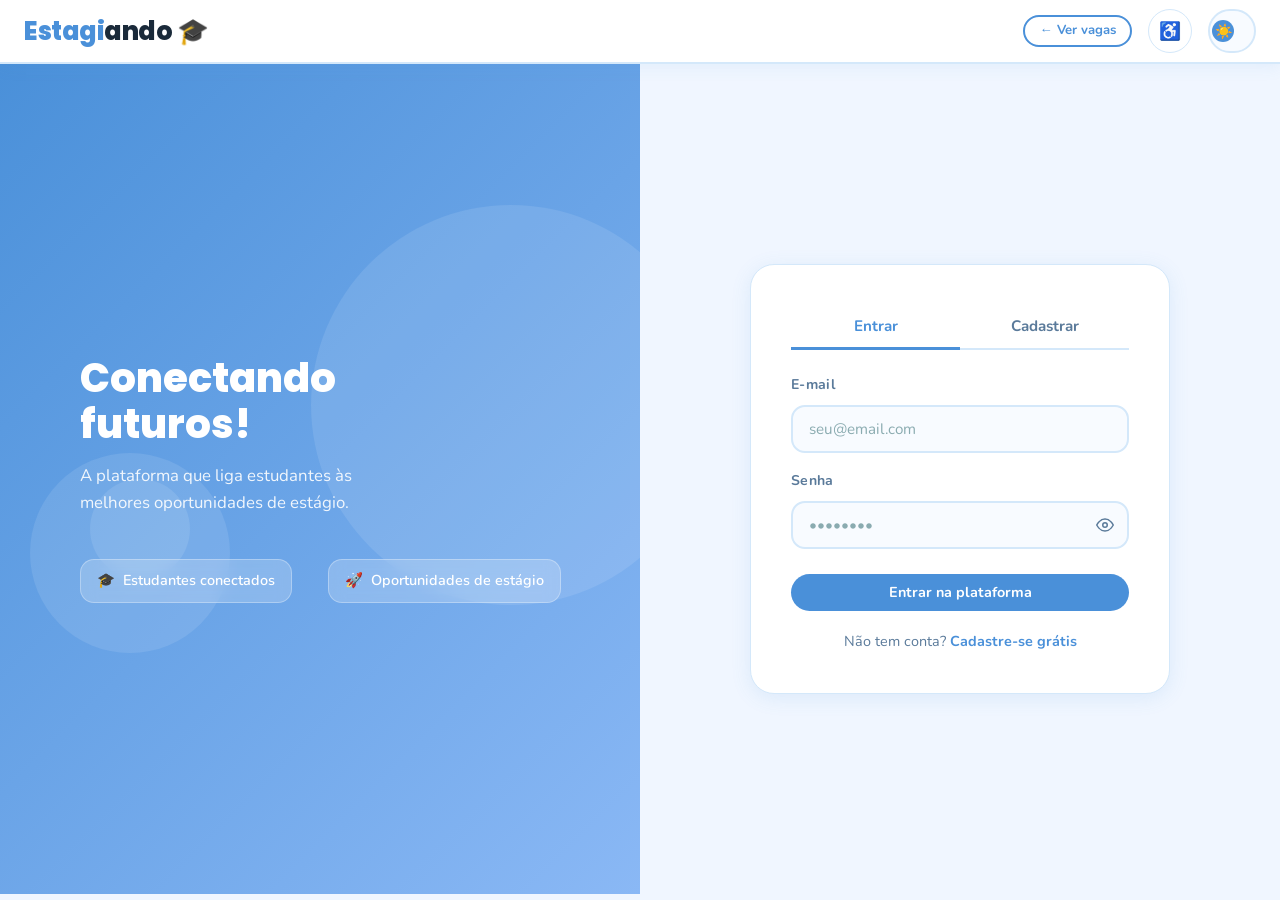
==== commit 09309ac9: "Changes Co-authored-by: bistene <266855290+bistene@users.noreply.github.com>" ====
--- a/public/estagiando/pages/dashboard-estudante.html
+++ b/public/estagiando/pages/dashboard-estudante.html
@@ -1,81 +1,89 @@
 <!DOCTYPE html>
-
 <html lang="pt-BR">
 <head>
   <meta charset="UTF-8" />
   <meta name="viewport" content="width=device-width, initial-scale=1.0" />
   <title>Estagiando — Meu Perfil</title>
+  <meta name="robots" content="noindex" />
   <link rel="icon" href="data:image/svg+xml,<svg xmlns='http://www.w3.org/2000/svg' viewBox='0 0 100 100'><text y='.9em' font-size='90'>🎓</text></svg>" />
   <link rel="stylesheet" href="../css/style.css" />
   <link rel="stylesheet" href="../css/dashboard.css" />
 </head>
 <body>
 
-  <nav class="navbar">
-    <a href="../index.html" class="navbar-logo">Estagi<span>ando</span> 🎓</a>
-    <div class="navbar-direita">
-      <ul class="navbar-links">
-        <li><a href="../index.html">← Ver vagas</a></li>
-        <li><a href="#" onclick="encerrarSessao()" class="btn btn-secundario btn-sm">Sair</a></li>
-      </ul>
-      <div class="acess-widget" id="acess-widget">
-        <button class="acess-btn-principal" id="acess-toggle" onclick="toggleAcessWidget()" aria-label="Opções de acessibilidade" title="Acessibilidade">♿</button>
-        <div class="acess-painel" id="acess-painel" aria-hidden="true">
-          <div class="acess-painel-titulo">Acessibilidade</div>
-          <div class="acess-opcao">
-            <span class="acess-opcao-label">Tamanho da fonte</span>
-            <div class="acess-font-controles">
-              <button class="acess-font-btn" onclick="alterarFonte(-1)" aria-label="Diminuir fonte" title="Diminuir fonte">A−</button>
-              <span class="acess-font-valor" id="acess-font-valor">100%</span>
-              <button class="acess-font-btn" onclick="alterarFonte(1)" aria-label="Aumentar fonte" title="Aumentar fonte">A+</button>
-            </div>
+<nav class="navbar" role="navigation" aria-label="Navegação">
+  <a href="../index.html" class="navbar-logo">Estagi<span>ando</span> 🎓</a>
+  <div class="navbar-direita">
+    <ul class="navbar-links">
+      <li><a href="../index.html">← Ver vagas</a></li>
+      <li><a href="#" onclick="encerrarSessao()" class="btn btn-secundario btn-sm">Sair</a></li>
+    </ul>
+    <div class="acess-widget" id="acess-widget">
+      <button class="acess-btn-principal" id="acess-toggle"
+              onclick="toggleAcessWidget()"
+              aria-label="Acessibilidade"
+              aria-expanded="false">♿</button>
+      <div class="acess-painel" id="acess-painel" aria-hidden="true">
+        <div class="acess-painel-titulo">Acessibilidade</div>
+        <div class="acess-opcao">
+          <span class="acess-opcao-label">Tamanho da fonte</span>
+          <div class="acess-font-controles">
+            <button class="acess-font-btn" onclick="alterarFonte(-1)" aria-label="Diminuir fonte">A−</button>
+            <span class="acess-font-valor" id="acess-font-valor" aria-live="polite">100%</span>
+            <button class="acess-font-btn" onclick="alterarFonte(1)"  aria-label="Aumentar fonte">A+</button>
           </div>
-          <button class="acess-reset" onclick="resetarAcessibilidade()">↺ Resetar</button>
         </div>
-      </div>
-      <button class="btn-tema" onclick="alternarTema()" title="Alternar modo escuro" aria-label="Alternar tema"></button>
-    </div>
-  </nav>
-
-  <main class="dashboard-pagina container">
-
-    <div class="perfil-header card animar-entrada">
-      <div class="perfil-avatar" id="perfil-avatar">?</div>
-      <div class="perfil-info">
-        <h1 class="perfil-nome" id="perfil-nome">Carregando...</h1>
-        <p class="perfil-email" id="perfil-email"></p>
-        <div class="perfil-tags">
-          <span class="tag" id="perfil-area-tag">—</span>
-          <span class="tag tag-tech">🎓 Estudante</span>
-        </div>
+        <button class="acess-reset" onclick="resetarAcessibilidade()">↺ Resetar</button>
       </div>
     </div>
+    <button class="btn-tema" onclick="alternarTema()" aria-label="Alternar tema"></button>
+  </div>
+</nav>
 
-    <div class="dash-stats animar-entrada">
-      <div class="dash-stat-card card">
-        <span class="dash-stat-numero" id="stat-vagas-disponiveis">0</span>
-        <span class="dash-stat-label">Vagas disponíveis</span>
-      </div>
-      <div class="dash-stat-card card">
-        <span class="dash-stat-numero">🔍</span>
-        <span class="dash-stat-label">Status: Buscando</span>
+<main class="dashboard-pagina container" role="main">
+
+  <div class="perfil-header card animar-entrada">
+    <div class="perfil-avatar" id="perfil-avatar" aria-hidden="true">?</div>
+    <div class="perfil-info">
+      <h1 class="perfil-nome" id="perfil-nome">Carregando…</h1>
+      <p class="perfil-email" id="perfil-email"></p>
+      <div class="perfil-tags">
+        <span class="tag" id="perfil-area-tag">—</span>
+        <span class="tag tag-tech">🎓 Estudante</span>
       </div>
     </div>
+  </div>
 
-    <div class="dash-secao animar-entrada">
-      <h2 class="dash-secao-titulo">⭐ Vagas recomendadas para você</h2>
-      <div class="vagas-grid" id="vagas-recomendadas">
-        
-      </div>
+  <div class="dash-stats animar-entrada" role="region" aria-label="Estatísticas de vagas">
+    <div class="dash-stat-card card">
+      <span class="dash-stat-numero" id="stat-vagas-disponiveis">0</span>
+      <span class="dash-stat-label">Vagas disponíveis</span>
     </div>
+    <div class="dash-stat-card card">
+      <span class="dash-stat-numero" id="stat-rj">0</span>
+      <span class="dash-stat-label">Vagas no RJ</span>
+    </div>
+    <div class="dash-stat-card card">
+      <span class="dash-stat-numero" id="stat-estagios">0</span>
+      <span class="dash-stat-label">Estágios</span>
+    </div>
+  </div>
 
-  </main>
+  <div class="dash-secao animar-entrada">
+    <h2 class="dash-secao-titulo">⭐ Vagas recomendadas para você</h2>
+    <div id="dash-loading" style="text-align:center;padding:2rem;color:var(--texto-secundario)">
+      <span class="spinner">⏳</span> Buscando vagas…
+    </div>
+    <div class="vagas-grid" id="vagas-recomendadas" role="list" aria-label="Vagas recomendadas"></div>
+  </div>
 
-  <footer>
-    <p>Feito com 💙 pela turma de ADS — <strong>Estagiando</strong> &copy; 2025</p>
-  </footer>
+</main>
 
-  <script src="../js/main.js"></script>
-  <script src="../js/dashboard-estudante.js"></script>
+<footer role="contentinfo">
+  <p>Feito com ❤️ · <strong>Estagiando</strong> &copy; 2025</p>
+</footer>
+
+<script src="../js/main.js"></script>
+<script src="../js/dashboard-estudante.js"></script>
 </body>
 </html>
--- a/public/estagiando/css/style.css
+++ b/public/estagiando/css/style.css
@@ -1,29 +1,62 @@
+/* ================================================================
+   ESTAGIANDO v4 — style.css
+   Design system, variáveis, componentes globais
+   Mobile-first, acessível, dark-mode
+   ================================================================ */
+
 @import url('https://fonts.googleapis.com/css2?family=Nunito:wght@400;500;600;700;800&family=Poppins:wght@600;700;800&display=swap');
 
+/* ── TOKENS ─────────────────────────────────────────────────── */
 :root {
-    --cor-primaria:      #c4dafa;     --cor-primaria-dark: #8ab8f5;     --cor-acento:        #4a90d9;     --cor-acento-dark:   #2d6db5;   
-    --fundo-pagina:      #f0f6ff;     --fundo-card:        #ffffff;     --fundo-navbar:      #ffffff;     --fundo-input:       #f8fbff;   
-    --texto-principal:   #1a2a3a;     --texto-secundario:  #5a7a9a;     --texto-placeholder: #8aabb0;   
-    --borda-cor:         #d4e8fa;     --sombra-card:       0 4px 20px rgba(74, 144, 217, 0.12);
-  --sombra-hover:      0 8px 30px rgba(74, 144, 217, 0.25);
-
-    --tag-tech:    #dbeeff;
+  --cor-primaria:      #c4dafa;
+  --cor-primaria-dark: #8ab8f5;
+  --cor-acento:        #4a90d9;
+  --cor-acento-dark:   #2d6db5;
+  --cor-sucesso:       #34c77a;
+  --cor-erro:          #e74c3c;
+  --cor-aviso:         #f59e0b;
+
+  --fundo-pagina:      #f0f6ff;
+  --fundo-card:        #ffffff;
+  --fundo-navbar:      #ffffff;
+  --fundo-input:       #f8fbff;
+  --fundo-skeleton:    #e8eef7;
+  --fundo-skeleton-sh: #d0daea;
+
+  --texto-principal:   #1a2a3a;
+  --texto-secundario:  #5a7a9a;
+  --texto-placeholder: #8aabb0;
+  --texto-inv:         #ffffff;
+
+  --borda-cor:         #d4e8fa;
+  --sombra-card:       0 4px 20px rgba(74,144,217,.12);
+  --sombra-hover:      0 8px 30px rgba(74,144,217,.25);
+  --sombra-navbar:     0 2px 16px rgba(74,144,217,.10);
+
+  --tag-tech:    #dbeeff;
   --tag-saude:   #d8f5e9;
   --tag-negocio: #fef3d8;
   --tag-design:  #fde8ff;
   --tag-outro:   #e8e8e8;
-
-    --fonte-titulo: 'Poppins', sans-serif;
+  --tag-rj:      #fff0d8;
+
+  --fonte-titulo: 'Poppins', sans-serif;
   --fonte-corpo:  'Nunito', sans-serif;
 
-    --radius-sm:   8px;
+  --radius-xs:   4px;
+  --radius-sm:   8px;
   --radius-md:   14px;
   --radius-lg:   24px;
   --radius-full: 999px;
 
-    --transicao: 0.3s ease;
-}
-
+  --transicao:      0.3s ease;
+  --transicao-fast: 0.15s ease;
+
+  --navbar-h: 64px;
+  --container-max: 1280px;
+}
+
+/* Dark mode */
 body.dark-mode {
   --cor-primaria:      #4a7ab5;
   --cor-primaria-dark: #2d5a8e;
@@ -34,464 +67,561 @@
   --fundo-card:        #152338;
   --fundo-navbar:      #0f1f33;
   --fundo-input:       #1a2d45;
+  --fundo-skeleton:    #1e3050;
+  --fundo-skeleton-sh: #253a60;
 
   --texto-principal:   #e8f4ff;
   --texto-secundario:  #8ab8d8;
   --texto-placeholder: #4a7a9a;
 
   --borda-cor:         #2a4a6a;
-  --sombra-card:       0 4px 20px rgba(0, 0, 0, 0.4);
-  --sombra-hover:      0 8px 30px rgba(74, 144, 217, 0.3);
+  --sombra-card:       0 4px 20px rgba(0,0,0,.4);
+  --sombra-hover:      0 8px 30px rgba(74,144,217,.3);
 
   --tag-tech:    #1a3a5a;
   --tag-saude:   #1a3a2a;
   --tag-negocio: #3a2a0a;
   --tag-design:  #3a1a4a;
   --tag-outro:   #2a2a2a;
-}
-
-*, *::before, *::after {
-  margin: 0;
-  padding: 0;
-  box-sizing: border-box; }
-
-html {
-  scroll-behavior: smooth; }
+  --tag-rj:      #3a2a10;
+}
+
+/* ── RESET & BASE ────────────────────────────────────────────── */
+*, *::before, *::after { margin:0; padding:0; box-sizing:border-box; }
+
+html { scroll-behavior:smooth; -webkit-text-size-adjust:100%; }
 
 body {
   font-family: var(--fonte-corpo);
-  background-color: var(--fundo-pagina);
+  background: var(--fundo-pagina);
   color: var(--texto-principal);
   transition: background-color var(--transicao), color var(--transicao);
   min-height: 100vh;
   line-height: 1.6;
-}
-
-a {
-  text-decoration: none;
-  color: inherit;
-}
-
-img {
-  max-width: 100%;
-  display: block;
-}
-
-.navbar-direita {
-  display: flex;
-  align-items: center;
-  gap: 1rem;
-}
-   .navbar {
-  background-color: var(--fundo-navbar);
+  overflow-x: hidden;
+}
+
+a { text-decoration:none; color:inherit; }
+img { max-width:100%; display:block; }
+button { cursor:pointer; font-family:var(--fonte-corpo); }
+
+/* ── LAYOUT ──────────────────────────────────────────────────── */
+.container {
+  max-width: var(--container-max);
+  margin: 0 auto;
+  padding: 0 1rem;
+}
+@media(min-width:640px)  { .container { padding: 0 1.5rem; } }
+@media(min-width:1024px) { .container { padding: 0 2rem; } }
+
+/* ── NAVBAR ──────────────────────────────────────────────────── */
+.navbar {
+  background: var(--fundo-navbar);
   border-bottom: 2px solid var(--borda-cor);
-  padding: 0 2rem;
-  height: 70px;
+  height: var(--navbar-h);
   display: flex;
   align-items: center;
   justify-content: space-between;
-  position: sticky;    top: 0;
-  z-index: 100;
-  box-shadow: 0 2px 12px rgba(74, 144, 217, 0.1);
-  transition: background-color var(--transicao), border-color var(--transicao);
-}
+  padding: 0 1rem;
+  position: sticky;
+  top: 0;
+  z-index: 200;
+  box-shadow: var(--sombra-navbar);
+  transition: background var(--transicao), border-color var(--transicao);
+  gap: 0.75rem;
+}
+@media(min-width:640px) { .navbar { padding: 0 1.5rem; } }
 
 .navbar-logo {
   font-family: var(--fonte-titulo);
-  font-size: 1.6rem;
+  font-size: clamp(1.2rem, 4vw, 1.6rem);
   font-weight: 800;
   color: var(--cor-acento);
   letter-spacing: -0.5px;
-}
-
-.navbar-logo span {
-  color: var(--texto-principal);
-}
+  white-space: nowrap;
+  flex-shrink: 0;
+}
+.navbar-logo span { color: var(--texto-principal); }
+
+.navbar-direita {
+  display: flex;
+  align-items: center;
+  gap: 0.5rem;
+}
+@media(min-width:640px) { .navbar-direita { gap: 0.75rem; } }
 
 .navbar-links {
-  display: flex;
-  align-items: center;
-  gap: 1.5rem;
+  display: none;
   list-style: none;
-  margin-left: auto; }
-
+  align-items: center;
+  gap: 0.25rem;
+}
+@media(min-width:768px) {
+  .navbar-links { display: flex; }
+}
 .navbar-links a {
   font-weight: 600;
-  font-size: 0.95rem;
-  color :white
-  transition: color var(--transicao);
-  padding: 0.4rem 0.8rem;
+  font-size: 0.9rem;
+  color: var(--texto-principal);
+  transition: color var(--transicao-fast), background var(--transicao-fast);
+  padding: 0.4rem 0.75rem;
   border-radius: var(--radius-sm);
 }
-
 .navbar-links a:hover {
   color: var(--cor-acento);
-  background-color: var(--cor-primaria);
-}
-
-.btn-tema {
+  background: var(--cor-primaria);
+}
+.navbar-links a:focus-visible {
+  outline: 2px solid var(--cor-acento);
+  outline-offset: 2px;
+}
+
+/* Menu mobile */
+.navbar-menu-btn {
+  display: flex;
+  flex-direction: column;
+  justify-content: center;
+  gap: 5px;
+  width: 40px;
+  height: 40px;
   background: var(--fundo-input);
-  margin-left: 1rem;
-  border: 2px solid var(--borda-cor);
-  border-radius: var(--radius-full);
-  width: 48px;
-  height: 28px;
-  cursor: pointer;
-  position: relative;
-  transition: all var(--transicao);
-  display: flex;
-  align-items: center;
-  padding: 2px;
-}
-
-.btn-tema::after {
-  content: '☀️';
-  font-size: 14px;
-  width: 22px;
-  height: 22px;
-  border-radius: 50%;
-  background: var(--cor-acento);
-  display: flex;
-  align-items: center;
-  justify-content: center;
-  transition: transform var(--transicao);
-}
-
-body.dark-mode .btn-tema::after {
-  content: '🌙';
-  transform: translateX(20px);
-}
-
+  border: 1.5px solid var(--borda-cor);
+  border-radius: var(--radius-sm);
+  padding: 8px;
+  transition: all var(--transicao-fast);
+}
+@media(min-width:768px) { .navbar-menu-btn { display: none; } }
+.navbar-menu-btn span {
+  display: block;
+  height: 2px;
+  background: var(--texto-principal);
+  border-radius: 2px;
+  transition: all 0.3s ease;
+}
+.navbar-menu-btn.aberto span:nth-child(1) { transform: translateY(7px) rotate(45deg); }
+.navbar-menu-btn.aberto span:nth-child(2) { opacity: 0; }
+.navbar-menu-btn.aberto span:nth-child(3) { transform: translateY(-7px) rotate(-45deg); }
+
+/* Menu mobile drawer */
+.navbar-drawer {
+  display: none;
+  position: fixed;
+  top: var(--navbar-h);
+  left: 0;
+  right: 0;
+  background: var(--fundo-navbar);
+  border-bottom: 2px solid var(--borda-cor);
+  padding: 1rem 1.5rem;
+  z-index: 199;
+  box-shadow: 0 8px 24px rgba(0,0,0,.15);
+  flex-direction: column;
+  gap: 0.5rem;
+  animation: slideDown 0.2s ease;
+}
+.navbar-drawer.aberto { display: flex; }
+@media(min-width:768px) { .navbar-drawer { display: none !important; } }
+.navbar-drawer a {
+  font-weight: 600;
+  padding: 0.75rem 1rem;
+  border-radius: var(--radius-sm);
+  color: var(--texto-principal);
+  transition: all var(--transicao-fast);
+}
+.navbar-drawer a:hover {
+  background: var(--cor-primaria);
+  color: var(--cor-acento);
+}
+
+@keyframes slideDown {
+  from { opacity:0; transform:translateY(-8px); }
+  to   { opacity:1; transform:translateY(0); }
+}
+
+/* ── BOTÕES ──────────────────────────────────────────────────── */
 .btn {
   display: inline-flex;
   align-items: center;
   justify-content: center;
-  gap: 0.5rem;
-  padding: 0.75rem 1.5rem;
+  gap: 0.4rem;
+  padding: 0.7rem 1.4rem;
   border-radius: var(--radius-full);
-  font-family: var(--fonte-corpo);
-  font-size: 0.95rem;
+  font-size: 0.9rem;
   font-weight: 700;
   cursor: pointer;
   border: none;
   transition: all var(--transicao);
   white-space: nowrap;
-}
-
-.btn-primario {
-  background-color: var(--cor-acento);
-  color: #ffffff;
-}
-
-.btn-primario:hover {
-  background-color: var(--cor-acento-dark);
-  transform: translateY(-2px);    box-shadow: var(--sombra-hover);
-}
+  line-height: 1;
+  -webkit-tap-highlight-color: transparent;
+}
+.btn:focus-visible { outline: 2px solid var(--cor-acento); outline-offset: 2px; }
+
+.btn-primario { background: var(--cor-acento); color: #fff; }
+.btn-primario:hover:not(:disabled) {
+  background: var(--cor-acento-dark);
+  transform: translateY(-2px);
+  box-shadow: var(--sombra-hover);
+}
+.btn-primario:disabled { opacity:.55; cursor:not-allowed; }
 
 .btn-secundario {
-  background-color: transparent;
+  background: transparent;
   color: var(--cor-acento);
   border: 2px solid var(--cor-acento);
 }
-
 .btn-secundario:hover {
-  background-color: var(--cor-primaria);
+  background: var(--cor-primaria);
   transform: translateY(-2px);
 }
 
-.btn-sm {
-  padding: 0.5rem 1rem;
-  font-size: 0.85rem;
-}
-
+.btn-sm   { padding:.45rem .9rem; font-size:.82rem; }
+.btn-lg   { padding:.9rem 2rem; font-size:1rem; }
+.btn-full { width:100%; }
+
+/* ── CARDS ───────────────────────────────────────────────────── */
 .card {
-  background-color: var(--fundo-card);
+  background: var(--fundo-card);
   border: 1.5px solid var(--borda-cor);
   border-radius: var(--radius-lg);
-  padding: 1.5rem;
+  padding: 1.25rem;
   box-shadow: var(--sombra-card);
   transition: all var(--transicao);
 }
-
+@media(min-width:640px) { .card { padding: 1.5rem; } }
 .card:hover {
   transform: translateY(-4px);
   box-shadow: var(--sombra-hover);
   border-color: var(--cor-primaria-dark);
 }
 
-.form-grupo {
-  display: flex;
-  flex-direction: column;
-  gap: 0.5rem;
-  margin-bottom: 1.2rem;
-}
-
-.form-label {
-  font-weight: 700;
-  font-size: 0.9rem;
-  color: var(--texto-secundario);
-  letter-spacing: 0.3px;
-}
-
+/* ── FORMULÁRIO ──────────────────────────────────────────────── */
+.form-grupo { display:flex; flex-direction:column; gap:.5rem; margin-bottom:1.1rem; }
+.form-label { font-weight:700; font-size:.88rem; color:var(--texto-secundario); letter-spacing:.3px; }
 .form-input,
 .form-select {
-  background-color: var(--fundo-input);
+  background: var(--fundo-input);
   border: 2px solid var(--borda-cor);
   border-radius: var(--radius-md);
-  padding: 0.8rem 1rem;
+  padding: .75rem 1rem;
   font-family: var(--fonte-corpo);
-  font-size: 1rem;
+  font-size: .95rem;
   color: var(--texto-principal);
   transition: all var(--transicao);
   width: 100%;
   outline: none;
-  appearance: none; }
-
+  appearance: none;
+  min-height: 44px; /* acessibilidade touch */
+}
 .form-input:focus,
 .form-select:focus {
   border-color: var(--cor-acento);
-  background-color: var(--fundo-card);
-  box-shadow: 0 0 0 4px rgba(74, 144, 217, 0.15);
-}
-
-.form-input::placeholder {
-  color: var(--texto-placeholder);
-}
-
+  background: var(--fundo-card);
+  box-shadow: 0 0 0 4px rgba(74,144,217,.15);
+}
+.form-input::placeholder { color: var(--texto-placeholder); }
+
+/* ── TAGS ────────────────────────────────────────────────────── */
 .tag {
   display: inline-flex;
   align-items: center;
-  padding: 0.3rem 0.8rem;
+  padding: .3rem .75rem;
   border-radius: var(--radius-full);
-  font-size: 0.78rem;
+  font-size: .78rem;
   font-weight: 700;
-  letter-spacing: 0.3px;
-}
-
-.tag-tech    { background: var(--tag-tech);    color: #2060a0; }
-.tag-saude   { background: var(--tag-saude);   color: #207050; }
-.tag-negocio { background: var(--tag-negocio); color: #a07010; }
-.tag-design  { background: var(--tag-design);  color: #902090; }
-.tag-outro   { background: var(--tag-outro);   color: #505050; }
-
-body.dark-mode .tag-tech    { color: #8ab8f5; }
-body.dark-mode .tag-saude   { color: #60d0a0; }
-body.dark-mode .tag-negocio { color: #f0c060; }
-body.dark-mode .tag-design  { color: #d080f0; }
-body.dark-mode .tag-outro   { color: #a0a0a0; }
-
-.container {
-  max-width: 1200px;
-  margin: 0 auto;
-  padding: 0 1.5rem;
-}
-
-.texto-centro { text-align: center; }
-.flex-centro  { display: flex; align-items: center; justify-content: center; }
-.gap-1        { gap: 0.5rem; }
-.gap-2        { gap: 1rem; }
-.mt-1         { margin-top: 0.5rem; }
-.mt-2         { margin-top: 1rem; }
-.mt-3         { margin-top: 1.5rem; }
-.mb-2         { margin-bottom: 1rem; }
-
-.divisor {
-  height: 1px;
-  background: var(--borda-cor);
-  margin: 1.5rem 0;
-}
-
+  letter-spacing: .3px;
+  white-space: nowrap;
+}
+.tag-tech    { background:var(--tag-tech);    color:#1a5090; }
+.tag-saude   { background:var(--tag-saude);   color:#186040; }
+.tag-negocio { background:var(--tag-negocio); color:#9a6800; }
+.tag-design  { background:var(--tag-design);  color:#881a88; }
+.tag-outro   { background:var(--tag-outro);   color:#484848; }
+.tag-rj      { background:var(--tag-rj);      color:#9a5500; }
+
+body.dark-mode .tag-tech    { color:#8ab8f5; }
+body.dark-mode .tag-saude   { color:#60d0a0; }
+body.dark-mode .tag-negocio { color:#f0c060; }
+body.dark-mode .tag-design  { color:#d080f0; }
+body.dark-mode .tag-outro   { color:#a0a0a0; }
+body.dark-mode .tag-rj      { color:#f0a060; }
+
+/* ── ALERTAS ─────────────────────────────────────────────────── */
 .alerta {
-  padding: 0.9rem 1.2rem;
+  padding: .9rem 1.2rem;
   border-radius: var(--radius-md);
   font-weight: 600;
-  font-size: 0.9rem;
+  font-size: .9rem;
   margin-bottom: 1rem;
-  display: none; }
-
-.alerta-sucesso {
-  background: #d8f5e9;
-  color: #1a6040;
-  border-left: 4px solid #34c77a;
-}
-
-.alerta-erro {
-  background: #fde8e8;
-  color: #a02020;
-  border-left: 4px solid #e74c3c;
-}
-
-body.dark-mode .alerta-sucesso { background: #1a3a2a; color: #60d0a0; }
-body.dark-mode .alerta-erro    { background: #3a1a1a; color: #f08080; }
-
+  display: none;
+}
+.alerta-sucesso { background:#d8f5e9; color:#166040; border-left:4px solid var(--cor-sucesso); }
+.alerta-erro    { background:#fde8e8; color:#a02020; border-left:4px solid var(--cor-erro); }
+.alerta-aviso   { background:#fef3d8; color:#7a5000; border-left:4px solid var(--cor-aviso); }
+body.dark-mode .alerta-sucesso { background:#1a3a2a; color:#60d0a0; }
+body.dark-mode .alerta-erro    { background:#3a1a1a; color:#f08080; }
+body.dark-mode .alerta-aviso   { background:#3a2a0a; color:#f0c060; }
+
+/* ── DIVISOR ─────────────────────────────────────────────────── */
+.divisor { height:1px; background:var(--borda-cor); margin:1.5rem 0; }
+
+/* ── FOOTER ──────────────────────────────────────────────────── */
 footer {
-  background-color: var(--fundo-navbar);
+  background: var(--fundo-navbar);
   border-top: 2px solid var(--borda-cor);
-  padding: 2rem;
+  padding: 2rem 1rem;
   text-align: center;
   color: var(--texto-secundario);
-  font-size: 0.9rem;
+  font-size: .85rem;
   margin-top: 4rem;
-  transition: background-color var(--transicao);
-}
-
-footer strong {
-  color: var(--cor-acento);
-}
-
-@keyframes fadeIn {
-  from { opacity: 0; transform: translateY(16px); }
-  to   { opacity: 1; transform: translateY(0); }
-}
-
-.animar-entrada {
-  animation: fadeIn 0.5s ease forwards;
-}
-
-@keyframes pulso {
-  0%, 100% { transform: scale(1); }
-  50%       { transform: scale(1.04); }
-}
-
-@media (max-width: 768px) {
-  .navbar-links {
-    display: none;   }
-
-  .navbar {
-    padding: 0 1rem;
-  }
-
-  .container {
-    padding: 0 1rem;
-  }
-}
-
-.acess-widget {
+  transition: background var(--transicao);
+}
+footer strong { color: var(--cor-acento); }
+.footer-links { display:flex; justify-content:center; gap:1.5rem; margin-top:.75rem; flex-wrap:wrap; }
+.footer-links a { color:var(--cor-acento); font-weight:600; font-size:.82rem; }
+.footer-links a:hover { text-decoration:underline; }
+
+/* ── MODAL ───────────────────────────────────────────────────── */
+.modal-overlay {
+  position: fixed;
+  inset: 0;
+  background: rgba(0,0,0,.55);
+  z-index: 500;
+  display: flex;
+  align-items: center;
+  justify-content: center;
+  padding: 1rem;
+  opacity: 0;
+  pointer-events: none;
+  transition: opacity var(--transicao);
+  backdrop-filter: blur(2px);
+}
+.modal-overlay.ativo { opacity:1; pointer-events:all; }
+
+.modal {
+  background: var(--fundo-card);
+  border-radius: var(--radius-lg);
+  padding: 1.5rem;
+  max-width: 580px;
+  width: 100%;
   position: relative;
-  display: inline-flex;
-  align-items: center;
-}
-
-.acess-btn-principal {
-  width: 40px;
-  height: 40px;
+  max-height: 92vh;
+  overflow-y: auto;
+  box-shadow: 0 20px 60px rgba(0,0,0,.3);
+  transform: scale(.95) translateY(10px);
+  transition: transform var(--transicao);
+  overscroll-behavior: contain;
+}
+@media(min-width:640px) { .modal { padding: 2rem; } }
+.modal-overlay.ativo .modal { transform: scale(1) translateY(0); }
+
+.modal-fechar {
+  position: absolute;
+  top: 1rem;
+  right: 1rem;
+  background: var(--fundo-input);
+  border: none;
   border-radius: 50%;
-  border: 1.5px solid var(--borda-cor);
-  background: var(--fundo-card);
-  color: var(--texto-principal);
-  font-size: 1.1rem;
-  cursor: pointer;
-  transition: all var(--transicao);
+  width: 36px;
+  height: 36px;
+  font-size: .95rem;
+  color: var(--texto-secundario);
   display: flex;
   align-items: center;
   justify-content: center;
-}
-
-.acess-btn-principal:hover,
-.acess-btn-principal.ativo {
-  background: var(--cor-acento);
-  color: white;
-  border-color: var(--cor-acento);
-}
-
-.acess-painel {
-  position: absolute;
-  top: calc(100% + 0.6rem);
-  right: 0;
+  transition: all var(--transicao-fast);
+  min-width: 44px;
+  min-height: 44px;
+}
+.modal-fechar:hover { background:var(--cor-primaria); color:var(--cor-acento); }
+
+.modal-titulo {
+  font-family: var(--fonte-titulo);
+  font-size: clamp(1.1rem,3vw,1.35rem);
+  font-weight: 700;
+  margin-bottom: .4rem;
+  padding-right: 2.5rem;
+  line-height: 1.3;
+}
+.modal-empresa { color:var(--texto-secundario); font-weight:600; margin-bottom:1rem; font-size:.9rem; }
+.modal-destaque {
+  background: var(--cor-primaria);
+  border-radius: var(--radius-md);
+  padding: 1rem 1.2rem;
+  margin: 1rem 0;
+  display: flex;
+  align-items: center;
+  justify-content: space-between;
+  flex-wrap: wrap;
+  gap: .5rem;
+}
+.modal-destaque-bolsa { font-family:var(--fonte-titulo); font-size:1.5rem; font-weight:800; color:var(--cor-acento); }
+.modal-secao { margin-bottom:1rem; }
+.modal-secao-titulo { font-weight:700; font-size:.82rem; text-transform:uppercase; letter-spacing:.5px; color:var(--texto-secundario); margin-bottom:.4rem; }
+.modal-secao p { color:var(--texto-principal); line-height:1.6; font-size:.92rem; }
+.candidatura-form { background:var(--fundo-input); border-radius:var(--radius-md); padding:1.2rem; margin-top:1.2rem; }
+.candidatura-form h3 { font-family:var(--fonte-titulo); font-size:1rem; margin-bottom:.5rem; }
+
+/* ── SKELETON LOADING ────────────────────────────────────────── */
+@keyframes shimmer {
+  0%   { background-position: -400px 0; }
+  100% { background-position: 400px 0; }
+}
+.skeleton {
+  background: linear-gradient(90deg,
+    var(--fundo-skeleton) 25%,
+    var(--fundo-skeleton-sh) 50%,
+    var(--fundo-skeleton) 75%
+  );
+  background-size: 800px 100%;
+  animation: shimmer 1.5s infinite linear;
+  border-radius: var(--radius-sm);
+}
+.skeleton-card {
   background: var(--fundo-card);
   border: 1.5px solid var(--borda-cor);
   border-radius: var(--radius-lg);
-  padding: 1rem 1.2rem;
+  padding: 1.5rem;
+  display: flex;
+  flex-direction: column;
+  gap: 1rem;
+  min-height: 200px;
+}
+.skel-linha  { height:14px; }
+.skel-titulo { height:20px; width:70%; }
+.skel-emp    { height:14px; width:45%; }
+.skel-tag    { height:22px; width:80px; border-radius:var(--radius-full); }
+.skel-btn    { height:36px; width:100px; border-radius:var(--radius-full); margin-top:auto; align-self:flex-end; }
+
+/* ── ACESSIBILIDADE ──────────────────────────────────────────── */
+.acess-widget { position:relative; display:inline-flex; align-items:center; }
+.acess-btn-principal {
+  width:40px; height:40px; min-width:44px; min-height:44px;
+  border-radius:50%;
+  border:1.5px solid var(--borda-cor);
+  background:var(--fundo-card);
+  color:var(--texto-principal);
+  font-size:1.1rem;
+  transition:all var(--transicao);
+  display:flex; align-items:center; justify-content:center;
+}
+.acess-btn-principal:hover,
+.acess-btn-principal.ativo { background:var(--cor-acento); color:#fff; border-color:var(--cor-acento); }
+.acess-painel {
+  position:absolute; top:calc(100% + .6rem); right:0;
+  background:var(--fundo-card);
+  border:1.5px solid var(--borda-cor);
+  border-radius:var(--radius-lg);
+  padding:1rem 1.2rem;
+  box-shadow:var(--sombra-hover);
+  min-width:220px;
+  z-index:600;
+  opacity:0; transform:translateY(-6px) scale(.96);
+  pointer-events:none;
+  transition:opacity .2s ease, transform .2s ease;
+}
+.acess-painel.ativo { opacity:1; transform:translateY(0) scale(1); pointer-events:all; }
+.acess-painel-titulo { font-family:var(--fonte-titulo); font-size:.82rem; font-weight:700; color:var(--texto-secundario); text-transform:uppercase; letter-spacing:.5px; margin-bottom:.9rem; }
+.acess-opcao { display:flex; align-items:center; justify-content:space-between; gap:.8rem; margin-bottom:.9rem; }
+.acess-opcao-label { font-size:.88rem; font-weight:600; }
+.acess-font-controles { display:flex; align-items:center; gap:.4rem; }
+.acess-font-btn {
+  width:32px; height:32px; min-width:44px; min-height:44px;
+  border-radius:var(--radius-sm);
+  border:1.5px solid var(--borda-cor);
+  background:var(--fundo-input);
+  color:var(--texto-principal);
+  font-weight:800; font-size:.8rem;
+  display:flex; align-items:center; justify-content:center;
+  transition:all var(--transicao);
+}
+.acess-font-btn:hover { background:var(--cor-acento); color:#fff; border-color:var(--cor-acento); }
+.acess-font-valor { font-size:.82rem; font-weight:700; color:var(--cor-acento); min-width:38px; text-align:center; }
+.acess-reset {
+  width:100%; padding:.45rem;
+  border-radius:var(--radius-md);
+  border:1.5px solid var(--borda-cor);
+  background:transparent;
+  color:var(--texto-secundario);
+  font-size:.82rem; font-weight:700;
+  transition:all var(--transicao);
+}
+.acess-reset:hover { background:var(--fundo-input); color:var(--texto-principal); }
+
+/* ── TEMA BTN ────────────────────────────────────────────────── */
+.btn-tema {
+  background:var(--fundo-input);
+  border:2px solid var(--borda-cor);
+  border-radius:var(--radius-full);
+  width:48px; height:28px;
+  min-width:48px; min-height:44px;
+  position:relative;
+  display:flex; align-items:center; padding:2px;
+  transition:all var(--transicao);
+}
+.btn-tema::after {
+  content:'☀️'; font-size:14px;
+  width:22px; height:22px; border-radius:50%;
+  background:var(--cor-acento);
+  display:flex; align-items:center; justify-content:center;
+  transition:transform var(--transicao);
+}
+body.dark-mode .btn-tema::after { content:'🌙'; transform:translateX(20px); }
+
+/* ── ANIMAÇÕES ───────────────────────────────────────────────── */
+@keyframes fadeIn {
+  from { opacity:0; transform:translateY(16px); }
+  to   { opacity:1; transform:translateY(0); }
+}
+.animar-entrada { animation: fadeIn .5s ease forwards; }
+
+@keyframes pulso { 0%,100%{transform:scale(1)} 50%{transform:scale(1.04)} }
+@keyframes spin   { to { transform:rotate(360deg); } }
+.spinner { animation: spin 1s linear infinite; display:inline-block; }
+
+/* ── UTILS ───────────────────────────────────────────────────── */
+.texto-centro { text-align:center; }
+.flex-centro  { display:flex; align-items:center; justify-content:center; }
+.gap-1 { gap:.5rem; }
+.gap-2 { gap:1rem; }
+.mt-1  { margin-top:.5rem; }
+.mt-2  { margin-top:1rem; }
+.mt-3  { margin-top:1.5rem; }
+.mb-2  { margin-bottom:1rem; }
+.oculto { display:none !important; }
+
+/* ── FOCUS VISIBLE (acessibilidade teclado) ──────────────────── */
+:focus-visible { outline:2px solid var(--cor-acento); outline-offset:2px; }
+:focus:not(:focus-visible) { outline:none; }
+
+/* ── TOAST NOTIFICATIONS ─────────────────────────────────────── */
+.toast-container {
+  position: fixed;
+  bottom: 1.5rem;
+  right: 1rem;
+  z-index: 9999;
+  display: flex;
+  flex-direction: column;
+  gap: .5rem;
+  max-width: calc(100vw - 2rem);
+}
+.toast {
+  background: var(--fundo-card);
+  border: 1.5px solid var(--borda-cor);
+  border-radius: var(--radius-md);
+  padding: .8rem 1.2rem;
+  font-size: .88rem;
+  font-weight: 600;
   box-shadow: var(--sombra-hover);
+  display: flex;
+  align-items: center;
+  gap: .6rem;
+  animation: slideUp .3s ease;
   min-width: 220px;
-  z-index: 600;
-  opacity: 0;
-  transform: translateY(-6px) scale(0.96);
-  pointer-events: none;
-  transition: opacity 0.2s ease, transform 0.2s ease;
-}
-
-.acess-painel.ativo {
-  opacity: 1;
-  transform: translateY(0) scale(1);
-  pointer-events: all;
-}
-
-.acess-painel-titulo {
-  font-family: var(--fonte-titulo);
-  font-size: 0.85rem;
-  font-weight: 700;
-  color: var(--texto-secundario);
-  text-transform: uppercase;
-  letter-spacing: 0.5px;
-  margin-bottom: 0.9rem;
-}
-
-.acess-opcao {
-  display: flex;
-  align-items: center;
-  justify-content: space-between;
-  gap: 0.8rem;
-  margin-bottom: 0.9rem;
-}
-
-.acess-opcao-label {
-  font-size: 0.88rem;
-  font-weight: 600;
-  color: var(--texto-principal);
-}
-
-.acess-font-controles {
-  display: flex;
-  align-items: center;
-  gap: 0.4rem;
-}
-
-.acess-font-btn {
-  width: 32px;
-  height: 32px;
-  border-radius: var(--radius-sm);
-  border: 1.5px solid var(--borda-cor);
-  background: var(--fundo-input);
-  color: var(--texto-principal);
-  font-weight: 800;
-  font-size: 0.8rem;
-  cursor: pointer;
-  transition: all var(--transicao);
-  display: flex;
-  align-items: center;
-  justify-content: center;
-}
-
-.acess-font-btn:hover {
-  background: var(--cor-acento);
-  color: white;
-  border-color: var(--cor-acento);
-}
-
-.acess-font-valor {
-  font-size: 0.82rem;
-  font-weight: 700;
-  color: var(--cor-acento);
-  min-width: 38px;
-  text-align: center;
-}
-
-.acess-reset {
-  width: 100%;
-  padding: 0.45rem;
-  border-radius: var(--radius-md);
-  border: 1.5px solid var(--borda-cor);
-  background: transparent;
-  color: var(--texto-secundario);
-  font-family: var(--fonte-corpo);
-  font-size: 0.82rem;
-  font-weight: 700;
-  cursor: pointer;
-  transition: all var(--transicao);
-}
-
-.acess-reset:hover {
-  background: var(--fundo-input);
-  color: var(--texto-principal);
-}
+}
+.toast-sucesso { border-left:4px solid var(--cor-sucesso); }
+.toast-erro    { border-left:4px solid var(--cor-erro); }
+.toast-info    { border-left:4px solid var(--cor-acento); }
+@keyframes slideUp {
+  from { opacity:0; transform:translateY(16px); }
+  to   { opacity:1; transform:translateY(0); }
+}
